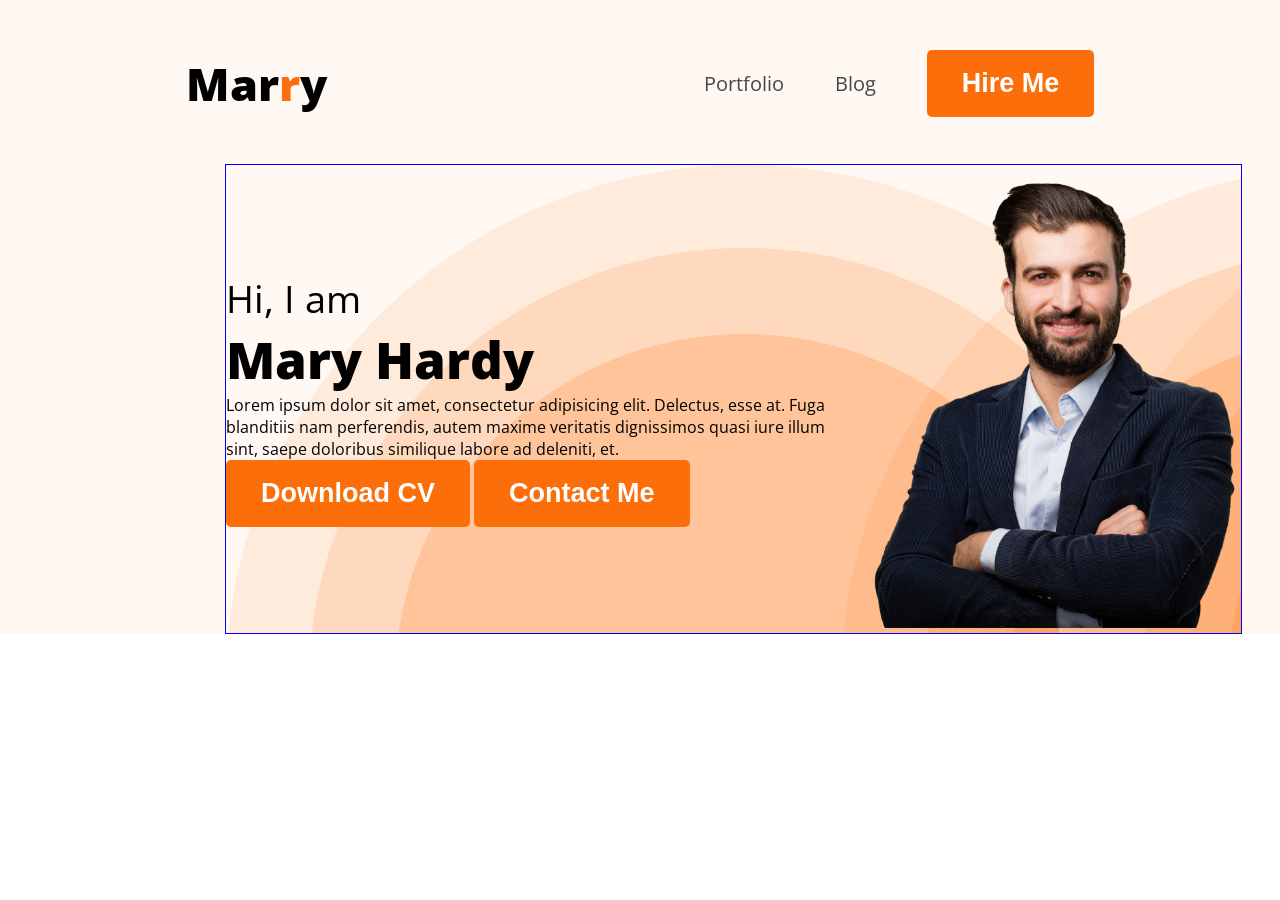
==== index.html @ b17094d9 "its a portfolio" ====
<!DOCTYPE html>
<html>

<head>
  <meta charset="UTF-8">
  <meta name="viewport" content="width=device-width, initial-scale=1">
  <link rel="preconnect" href="https://fonts.googleapis.com">
  <link rel="preconnect" href="https://fonts.gstatic.com" crossorigin>
  <link href="https://fonts.googleapis.com/css2?family=Open+Sans:ital,wght@0,300..800;1,300..800&display=swap"
    rel="stylesheet">

  <title>Shuvo Portfolio</title>

  <link rel="stylesheet" href="styles/portfolio.css">
</head>

<body class="font-open-sans">
  <header>
    <nav>
      <div class="logo">
        <h2>Mar<span class="orange-color">r</span>y</h2>
      </div>
      <ul class="menu">
        <li><a href="#">Portfolio</a></li>
        <li><a href="#">Blog</a></li>
        <li><button class="btn">Hire Me</button></li>
      </ul>
    </nav>

    <section id="banner">
      <div class="banner-content">
        <h2>Hi, I am</h2>
        <h1>Mary Hardy</h1>
        <p>Lorem ipsum dolor sit amet, consectetur adipisicing elit. Delectus, esse at. Fuga blanditiis nam perferendis,
          autem maxime veritatis dignissimos quasi iure illum sint, saepe doloribus similique labore ad deleniti, et.
        </p>
        <button class="btn">Download CV</button>
        <button class="btn">Contact Me</button>
      </div>
      <div class="banner-image">
        <img src="images/hardy.png" alt="">
      </div>
    </section>
  </header>

</body>

</html>
---- styles/portfolio.css ----
* {
  margin: 0;
  padding: 0;
  box-sizing: border-box;
}

body {
  max-width: 1600px;
}

/* shared style*/

.font-open-sans {
  font-family: "Open Sans", sans-serif;
  font-optical-sizing: auto;
}

.logo h2 {
  font-size: 45px;
  font-weight: 900;
}

.orange-color {
  color: #fc6E0A;
}

.btn {
  background-color: #fc6E0a;
  border: none;
  border-radius: 5px;
  padding: 18px 35px;
  color: #fff;
  font-size: 27px;
  font-weight: 800;
  cursor: pointer;
}

.btn:hover {
  background-color: #D83577;
  box-shadow: 0px 4px 8px #55454B5E;
}

/* main style*/

header {
  background-color: #fff8f3;
  padding-top: 50px;
}

nav {
  width: 71%;
  max-width: 1140px;
  /* border: 1px solid red; */
  margin: 0 auto;
  display: flex;
  justify-content: space-between;
  align-items: center;
}

nav .menu {
  display: flex;
  gap: 51px;
  list-style-type: none;
  align-items: center;

}

nav ul li a {
  text-decoration: none;
  font-size: 20px;
  color: #474747;
}

#banner {
  border: 1px solid blue;
  margin: 47px 38px 0px 225px;
  display: flex;
  justify-content: space-between;
  align-items: center;
  background-image: url(/images/header_bg.png);
}
.banner-content h2 {
  font-weight: 400;
  font-size: 38px;
}

.banner-content h1 {
  font-weight: 900;
  font-size: 51px;
}

.banner-image{
  background-image: url(/images/header_bg.png );
}
.banner-image img{
  width: 400px;
}
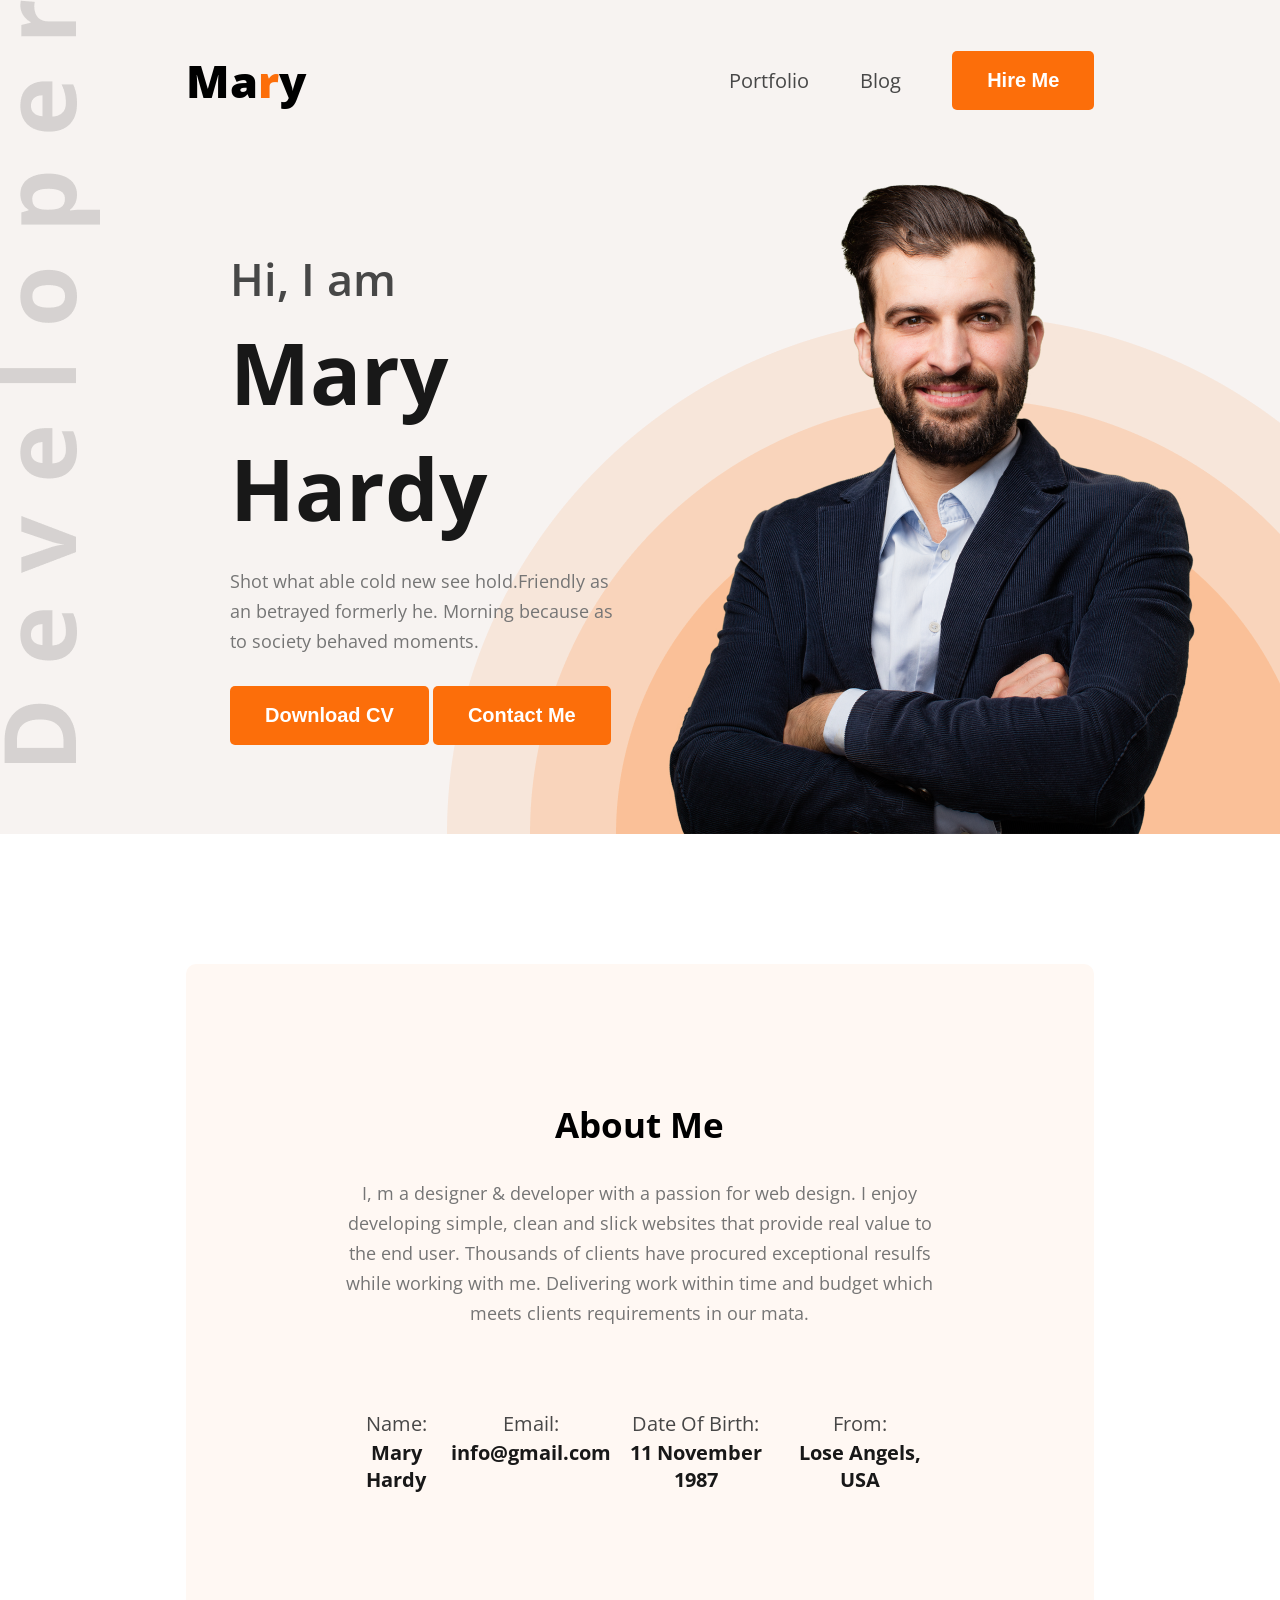
==== commit 29773f03: ":" ====
--- a/index.html
+++ b/index.html
@@ -18,7 +18,7 @@
   <header>
     <nav>
       <div class="logo">
-        <h2>Mar<span class="orange-color">r</span>y</h2>
+        <h2>Ma<span class="orange-color">r</span>y</h2>
       </div>
       <ul class="menu">
         <li><a href="#">Portfolio</a></li>
@@ -31,8 +31,8 @@
       <div class="banner-content">
         <h2>Hi, I am</h2>
         <h1>Mary Hardy</h1>
-        <p>Lorem ipsum dolor sit amet, consectetur adipisicing elit. Delectus, esse at. Fuga blanditiis nam perferendis,
-          autem maxime veritatis dignissimos quasi iure illum sint, saepe doloribus similique labore ad deleniti, et.
+        <p>Shot what able cold new see hold.Friendly as an betrayed formerly he. Morning because as to society behaved
+          moments.
         </p>
         <button class="btn">Download CV</button>
         <button class="btn">Contact Me</button>
@@ -43,6 +43,56 @@
     </section>
   </header>
 
+  <section id="about">
+    <div class="about-container">
+      <div class="section-heading">
+        <h3>About Me</h3>
+        <p>I, m a designer & developer with a passion for web design. I enjoy developing simple, clean and slick
+          websites
+          that provide real value to the end user. Thousands of clients have procured exceptional resulfs while working
+          with me. Delivering work within time and budget which meets clients requirements in our mata.</p>
+      </div>
+
+      <div class="about-info">
+        <div class="info-card">
+          <p>Name:</p>
+          <h3>Mary Hardy</h3>
+        </div>
+        <div class="info-card">
+          <p>Email:</p>
+          <h3>info@gmail.com</h3>
+        </div>
+        <div class="info-card">
+          <p>Date Of Birth:</p>
+          <h3>11 November 1987</h3>
+        </div>
+        <div class="info-card">
+          <p>From:</p>
+          <h3>Lose Angels, USA</h3>
+        </div>
+      </div>
+    </div>
+  </section>
+
+
+
+
+
+
+
+
+
+
+
+
+
+
+
+
+
+
+
+  
 </body>
 
 </html>
--- a/styles/portfolio.css
+++ b/styles/portfolio.css
@@ -6,6 +6,7 @@
 
 body {
   max-width: 1600px;
+  margin: 0 auto;
 }
 
 /* shared style*/
@@ -30,8 +31,8 @@
   border-radius: 5px;
   padding: 18px 35px;
   color: #fff;
-  font-size: 27px;
-  font-weight: 800;
+  font-size: 20px;
+  font-weight: bold;
   cursor: pointer;
 }
 
@@ -40,17 +41,39 @@
   box-shadow: 0px 4px 8px #55454B5E;
 }
 
-/* main style*/
+/*  ================ Sectiom Heading ================== */
+
+.section-heading {
+  max-width: 827px;
+  text-align: center;
+}
+
+.section-heading h3 {
+  font-size: 35px;
+  font-weight: bold;
+  margin-bottom: 30px;
+}
+
+.section-heading p {
+  font-size: 18px;
+  line-height: 30px;
+  color: #757575;
+  margin-bottom: 30px;
+}
+
+/* ==================== main style ====================*/
 
 header {
-  background-color: #fff8f3;
+  background-color: #f7f3f1;
   padding-top: 50px;
+  background-image: url("../images/developer.png"), url("../images/header_bg.png");
+  background-repeat: no-repeat;
+  background-position: top left, bottom right;
 }
 
 nav {
   width: 71%;
   max-width: 1140px;
-  /* border: 1px solid red; */
   margin: 0 auto;
   display: flex;
   justify-content: space-between;
@@ -62,7 +85,6 @@
   gap: 51px;
   list-style-type: none;
   align-items: center;
-
 }
 
 nav ul li a {
@@ -72,26 +94,81 @@
 }
 
 #banner {
-  border: 1px solid blue;
-  margin: 47px 38px 0px 225px;
+  /* border: 1px solid blue; */
+  margin: 47px 38px 0px 230px;
   display: flex;
   justify-content: space-between;
   align-items: center;
-  background-image: url(/images/header_bg.png);
-}
-.banner-content h2 {
-  font-weight: 400;
-  font-size: 38px;
 }
 
-.banner-content h1 {
-  font-weight: 900;
-  font-size: 51px;
+#banner .banner-content {
+  max-width: 585px;
 }
 
-.banner-image{
-  background-image: url(/images/header_bg.png );
+#banner .banner-content h2 {
+  font-weight: 600;
+  font-size: 45px;
+  color: #474747;
+  margin-bottom: 5px;
 }
-.banner-image img{
-  width: 400px;
-}+
+#banner .banner-content h1 {
+  font-weight: bold;
+  font-size: 85px;
+  margin-bottom: 20px;
+  color: #181818;
+}
+
+#banner .banner-content p {
+  font-size: 18px;
+  color: #757575;
+  line-height: 30px;
+  margin-bottom: 30px;
+}
+
+#banner .banner-image img {
+  max-width: 585px;
+  vertical-align: middle;
+  /* konokichu ke jodi mane kono img ke jdi evabe nicher dike ekbare lagate hoy tahole vertical align use hoy */
+  margin-right: 38px;
+}
+
+/*  ====================  another section =================== */
+
+
+#about {
+  padding-top: 130px;
+}
+
+#about .about-container {
+  width: 71%;
+  max-width: 1140px;
+  background-color: #FFF8F3;
+  margin: 0 auto;
+  border-radius: 10px;
+  padding: 137px 156px;
+  text-align: center;
+}
+
+#about .about-container .about-info {
+  display: flex;
+  justify-content: space-around;
+  padding-top: 51px;
+}
+
+.info-card p {
+  font-size: 20px;
+  color: #474747;
+  line-height: 30px;
+}
+
+.info-card h3 {
+  color: #181818;
+  font-size: 20px;
+  /* padding-top: 9px; */
+}
+
+
+
+/* ======================= Amother Section ========================= */
+
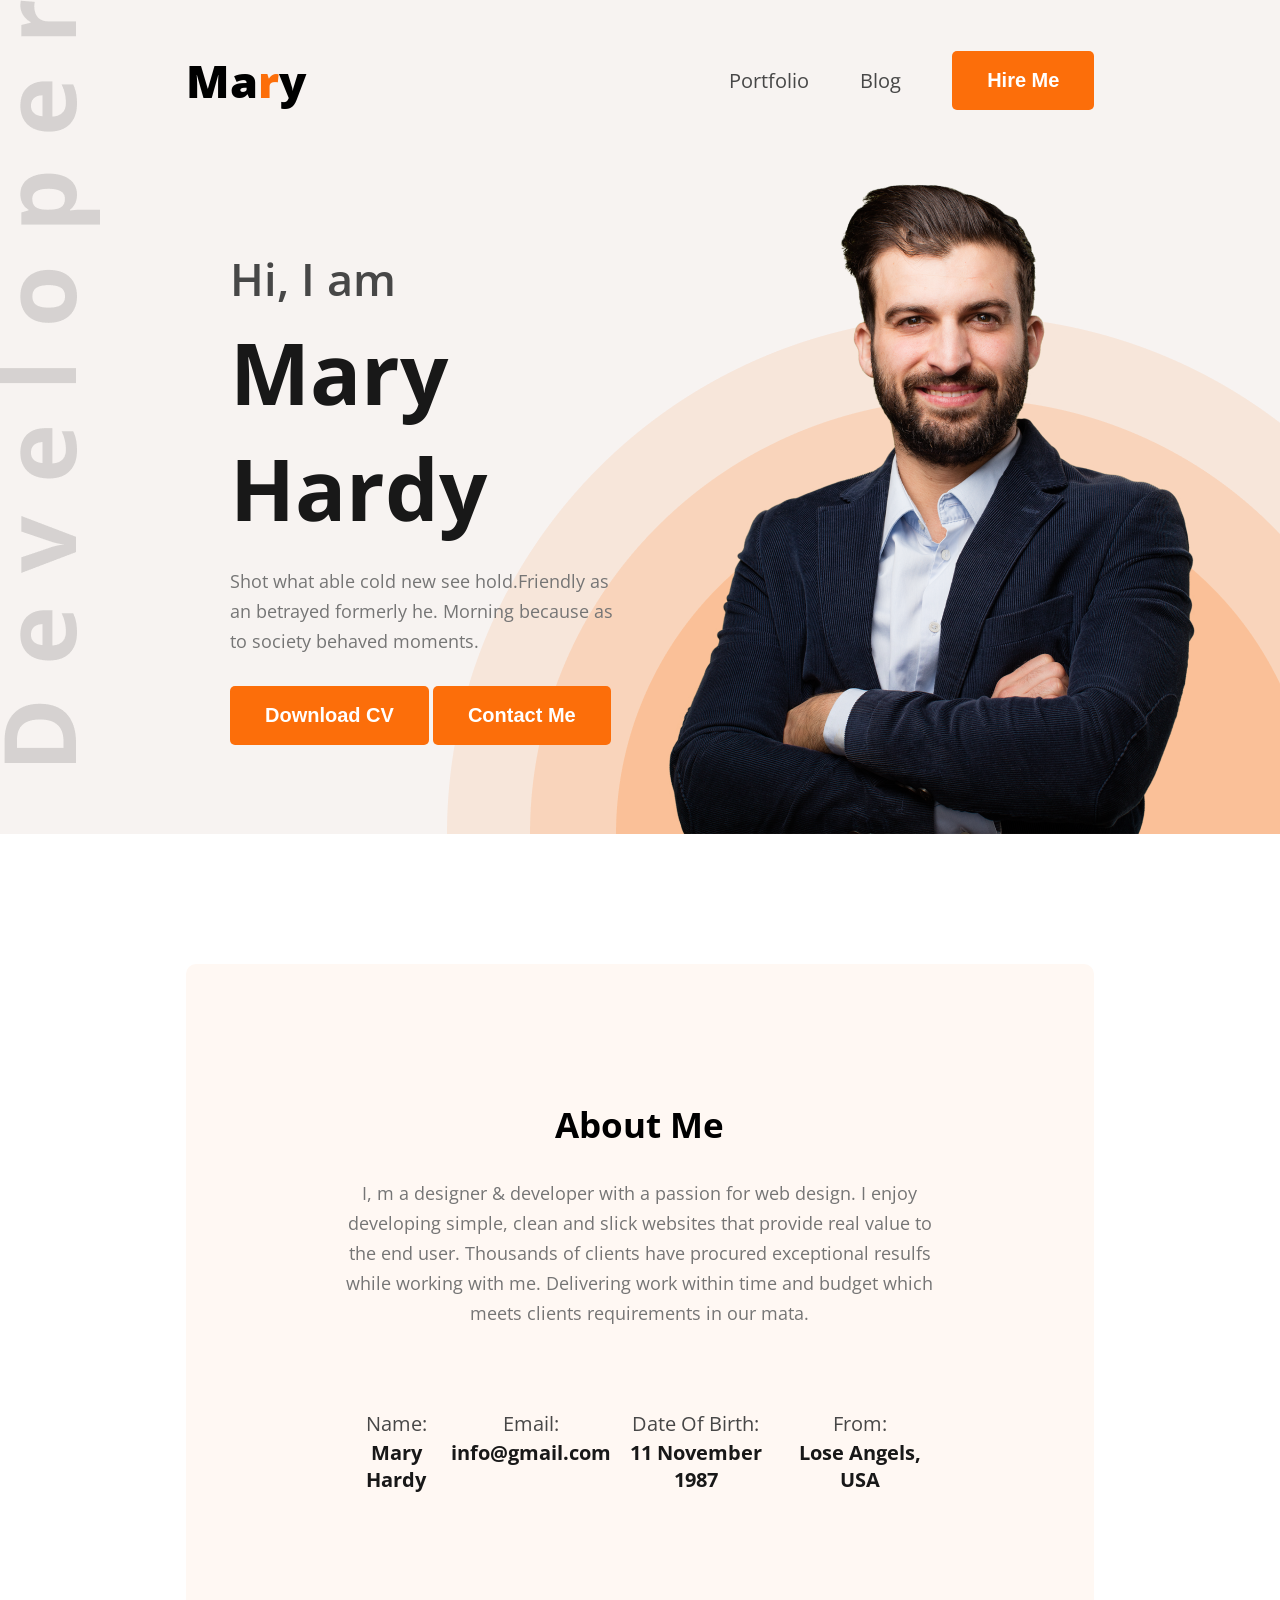
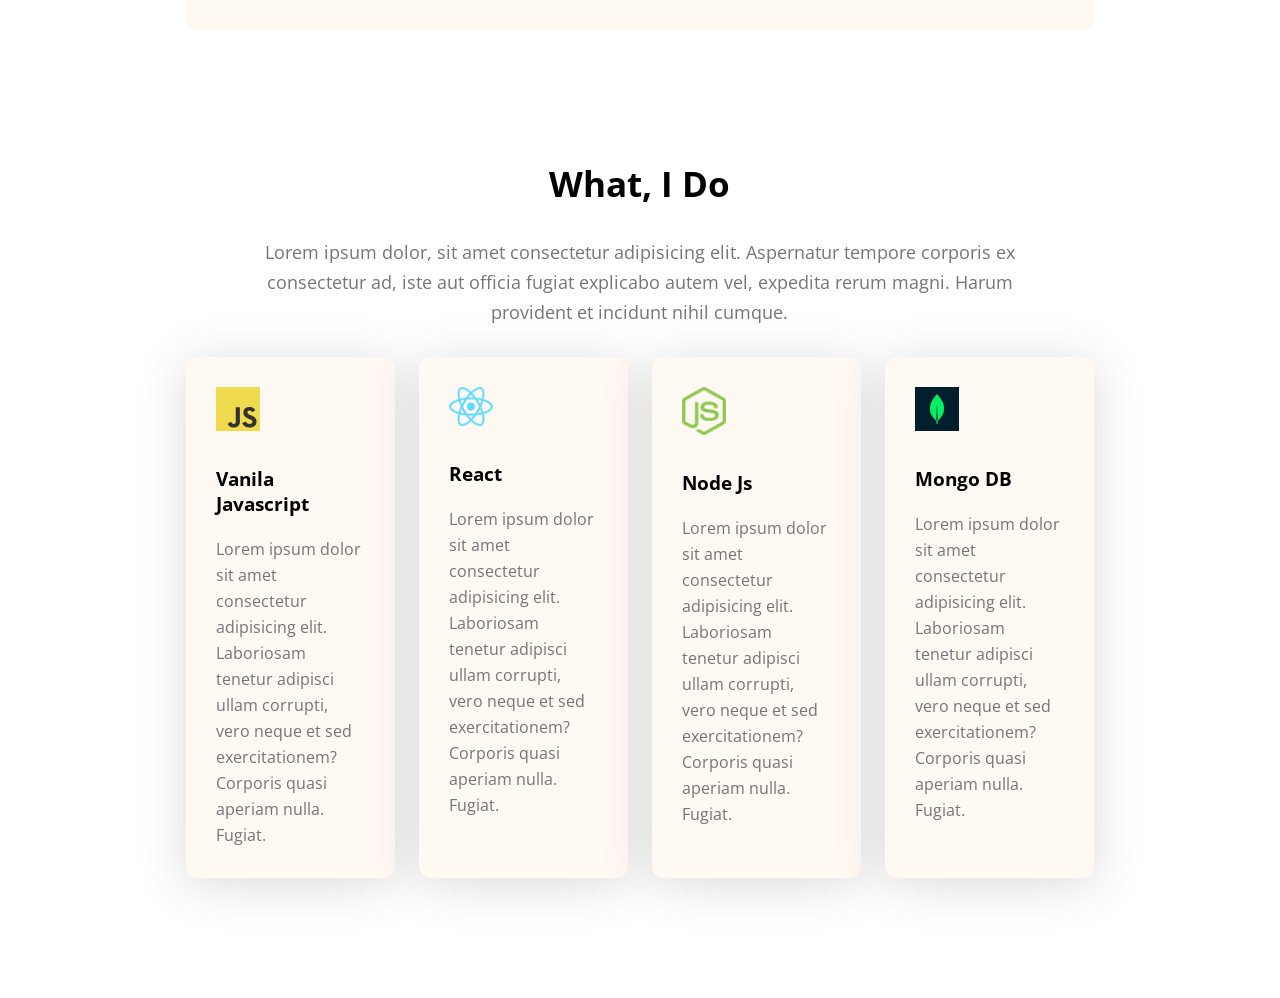
==== commit 6f308b0d: "about and skill add" ====
--- a/index.html
+++ b/index.html
@@ -74,6 +74,46 @@
     </div>
   </section>
 
+  <!-- ======= Skill Sectioon -->
+
+  <section id="skill">
+    <div class="skill-container">
+      <div class="section-heading">
+        <h3> What, I Do</h3>
+        <p>Lorem ipsum dolor, sit amet consectetur adipisicing elit. Aspernatur tempore corporis ex consectetur ad, iste
+          aut officia fugiat explicabo autem vel, expedita rerum magni. Harum provident et incidunt nihil cumque.</p>
+      </div>
+      <div class="skill-box"> 
+        
+          
+        <div class="skill-card">
+          <img src="/images/icons/js.png" alt="">
+          <h3>Vanila Javascript</h3>
+          <p>Lorem ipsum dolor sit amet consectetur adipisicing elit. Laboriosam tenetur adipisci ullam corrupti, vero
+            neque et sed exercitationem? Corporis quasi aperiam nulla. Fugiat.</p>
+        </div>
+        <div class="skill-card">
+          <img src="/images/icons/react.png" alt="">
+          <h3>React</h3>
+          <p>Lorem ipsum dolor sit amet consectetur adipisicing elit. Laboriosam tenetur adipisci ullam corrupti, vero
+            neque et sed exercitationem? Corporis quasi aperiam nulla. Fugiat.</p>
+        </div>
+        <div class="skill-card">
+          <img src="/images/icons/nodejs.png" alt="">
+          <h3>Node Js</h3>
+          <p>Lorem ipsum dolor sit amet consectetur adipisicing elit. Laboriosam tenetur adipisci ullam corrupti, vero
+            neque et sed exercitationem? Corporis quasi aperiam nulla. Fugiat.</p>
+        </div>
+        <div class="skill-card">
+          <img src="/images/icons/mongo.png" alt="">
+          <h3>Mongo DB</h3>
+          <p>Lorem ipsum dolor sit amet consectetur adipisicing elit. Laboriosam tenetur adipisci ullam corrupti, vero
+            neque et sed exercitationem? Corporis quasi aperiam nulla. Fugiat.</p>
+        </div>
+
+      </div>
+    </div>
+  </section>
 
 
 
@@ -92,7 +132,8 @@
 
 
 
-  
+
+
 </body>
 
 </html>
--- a/styles/portfolio.css
+++ b/styles/portfolio.css
@@ -46,6 +46,7 @@
 .section-heading {
   max-width: 827px;
   text-align: center;
+  margin: 0 auto;
 }
 
 .section-heading h3 {
@@ -172,3 +173,48 @@
 
 /* ======================= Amother Section ========================= */
 
+#skill {
+  padding-top: 130px;
+  padding-bottom: 120px;
+}
+
+#skill .skill-container {
+  width: 71%;
+  max-width: 1140px;
+  margin: 0 auto;
+
+}
+
+#skill .skill-box {
+  display: flex;
+  gap: 24px;
+  justify-content: space-between;
+}
+
+#skill .skill-box .skill-card {
+  max-width: 267px;
+  padding: 30px;
+  background-color: #FFF8F3;
+  border-radius: 12px;
+  box-shadow: 0px 6px 50px rgba(82, 75, 75, 0.2);
+}
+
+#skill .skill-box .skill-card:hover {
+  background-color: #ffffff;
+  scale: 1.1;
+}
+
+#skill .skill-box .skill-card img {
+  width: 44px;
+  margin-bottom: 30px;
+}
+
+#skill .skill-box .skill-card h3 {
+  margin-bottom: 20px;
+}
+
+#skill .skill-box .skill-card p {
+  font-size: 16px;
+  color: #757575;
+  line-height: 26px;
+}
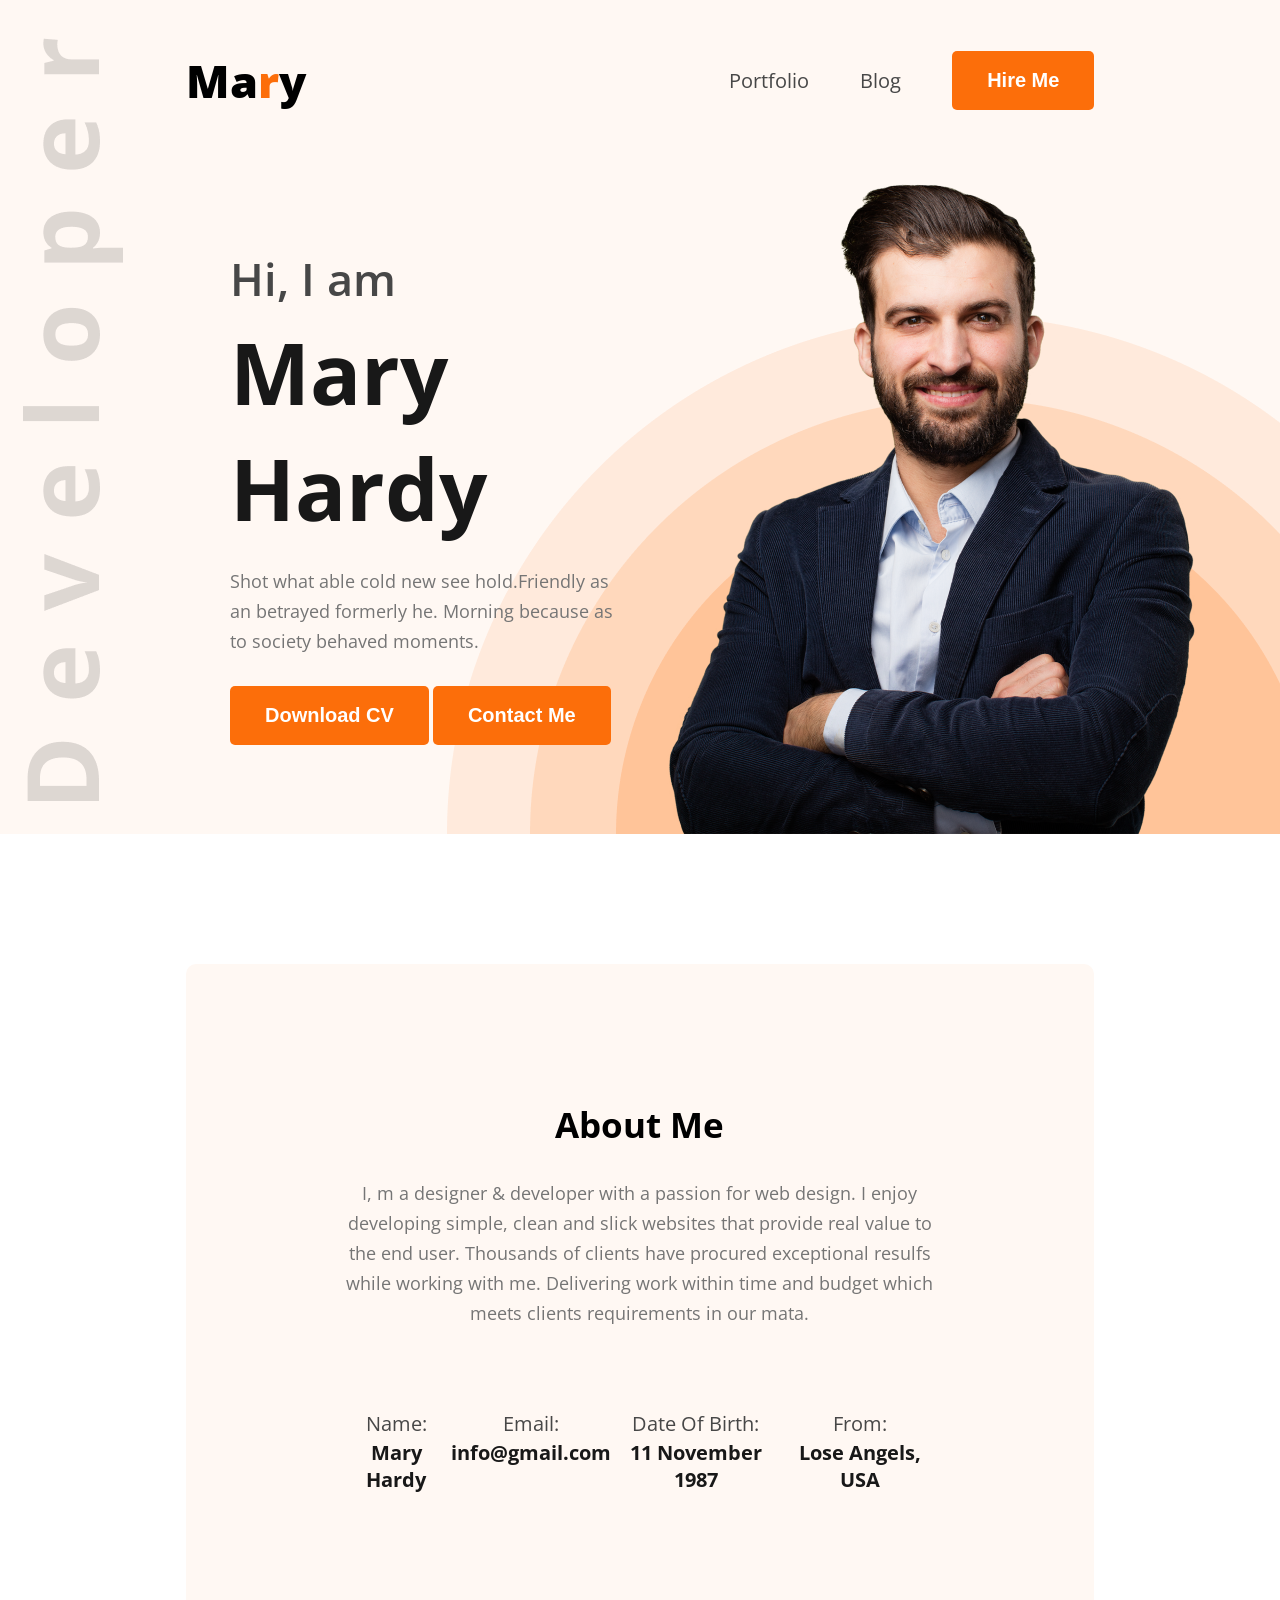
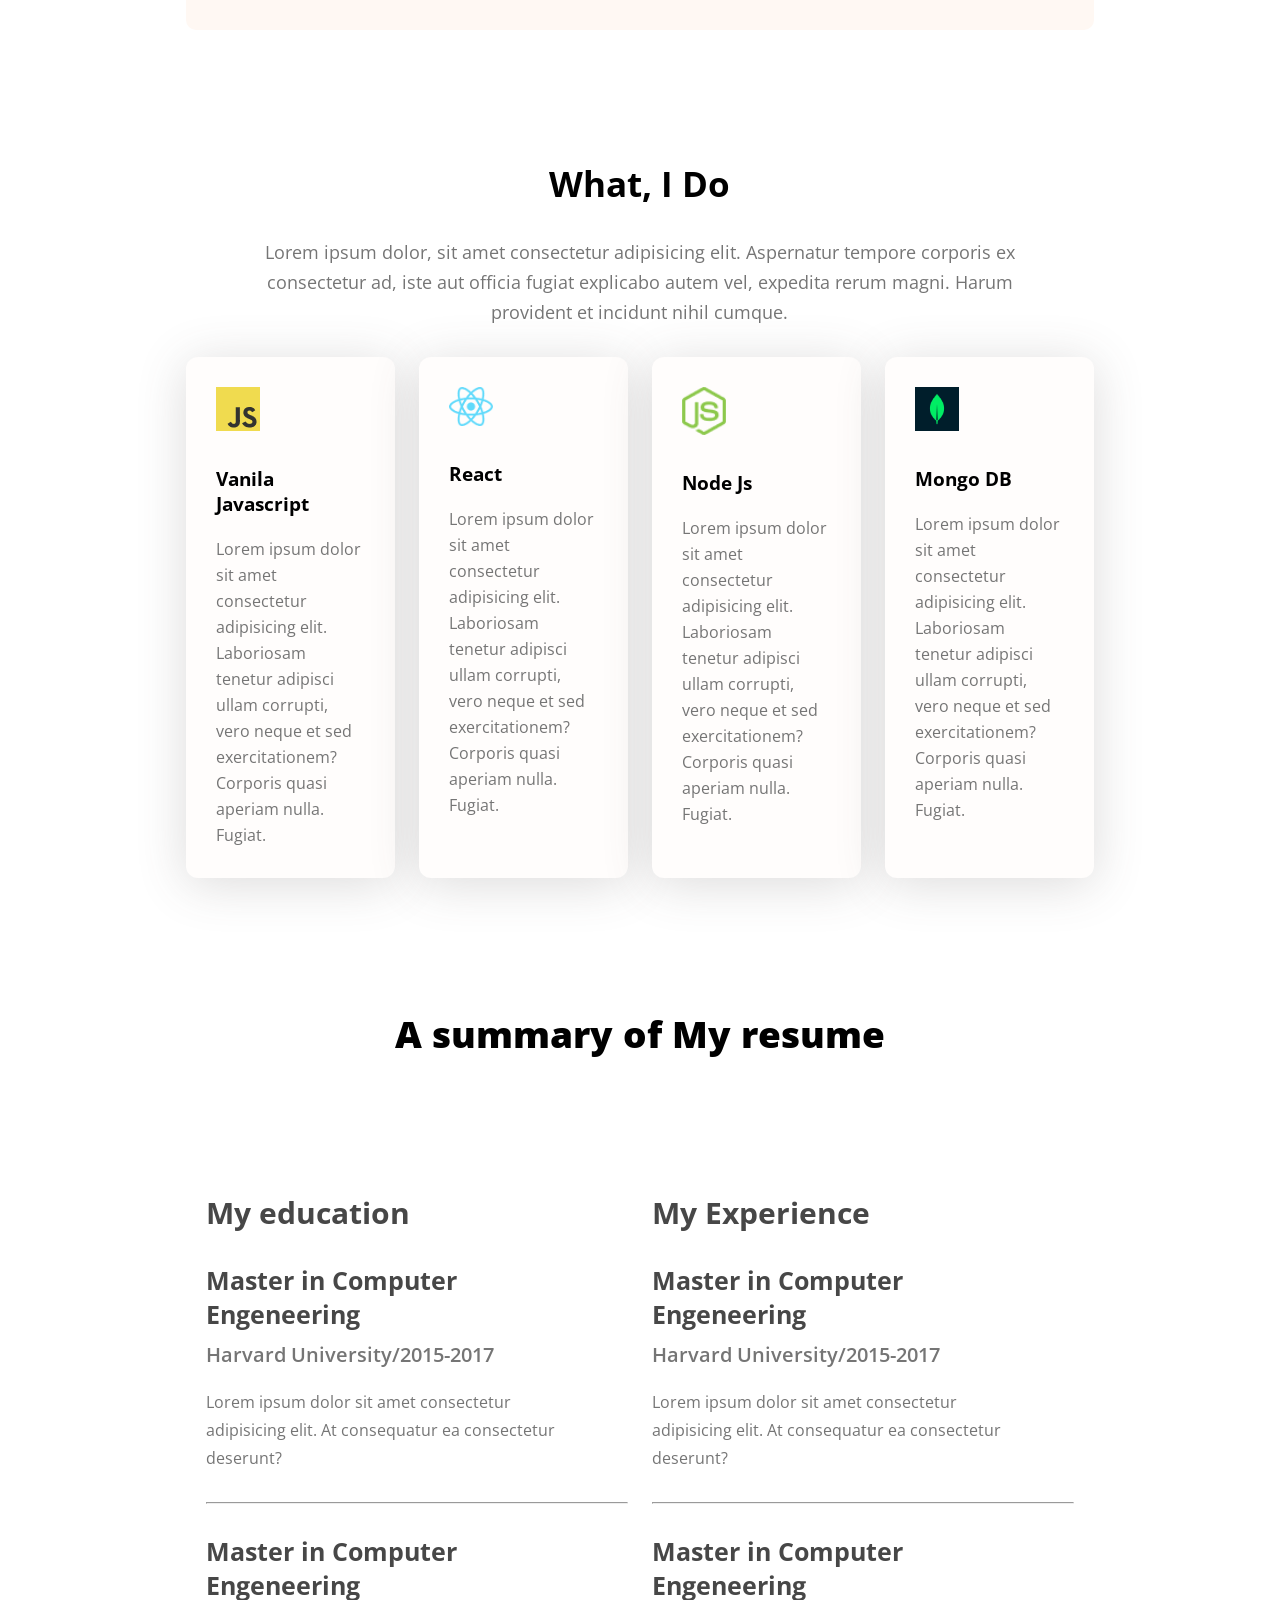
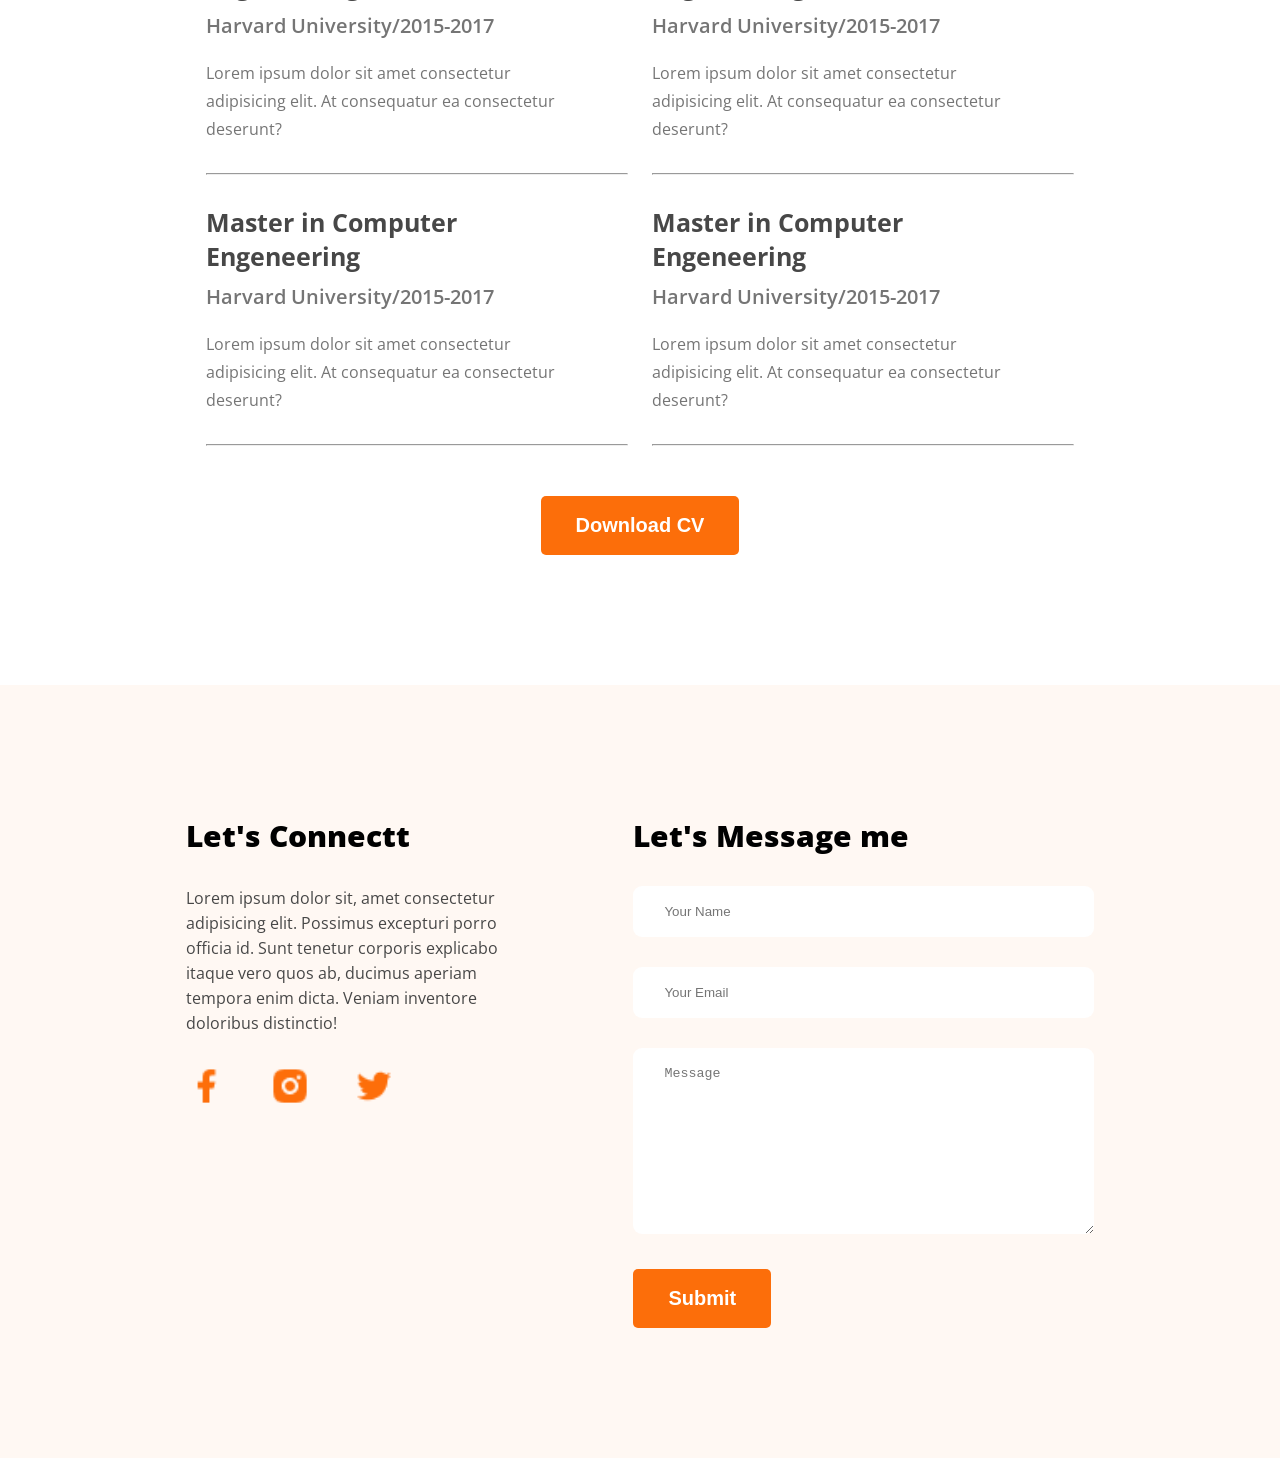
==== commit b2e3512b: "almost done" ====
--- a/index.html
+++ b/index.html
@@ -15,6 +15,8 @@
 </head>
 
 <body class="font-open-sans">
+
+  <!--=========== headeer varea  ==========-->
   <header>
     <nav>
       <div class="logo">
@@ -43,6 +45,7 @@
     </section>
   </header>
 
+  <!-- ================ Abour section ==============-->
   <section id="about">
     <div class="about-container">
       <div class="section-heading">
@@ -74,7 +77,7 @@
     </div>
   </section>
 
-  <!-- ======= Skill Sectioon -->
+  <!-- ======= Skill Sectioon ========= -->
 
   <section id="skill">
     <div class="skill-container">
@@ -83,9 +86,7 @@
         <p>Lorem ipsum dolor, sit amet consectetur adipisicing elit. Aspernatur tempore corporis ex consectetur ad, iste
           aut officia fugiat explicabo autem vel, expedita rerum magni. Harum provident et incidunt nihil cumque.</p>
       </div>
-      <div class="skill-box"> 
-        
-          
+      <div class="skill-box">
         <div class="skill-card">
           <img src="/images/icons/js.png" alt="">
           <h3>Vanila Javascript</h3>
@@ -115,7 +116,102 @@
     </div>
   </section>
 
-
+  <!-- ======== summany area -->
+  <section id="resume">
+    <div class="section-heading">
+      <h2>A summary of My resume</h2>
+    </div>
+
+    <div class="resume-container">
+
+      <div class="education">
+
+        <h2 class="section-title">My education</h2>
+
+        <div class="resume-card">
+          <h3 class="card-title">Master in Computer Engeneering</h3>
+          <h4 class="card-subtitle">Harvard University/2015-2017</h4>
+          <p class="card-text">Lorem ipsum dolor sit amet consectetur adipisicing elit. At consequatur ea consectetur
+            deserunt?</p>
+        </div>
+        <hr>
+        <div class="resume-card">
+          <h3 class="card-title">Master in Computer Engeneering</h3>
+          <h4 class="card-subtitle">Harvard University/2015-2017</h4>
+          <p class="card-text">Lorem ipsum dolor sit amet consectetur adipisicing elit. At consequatur ea consectetur
+            deserunt?</p>
+        </div>
+        <hr>
+        <div class="resume-card">
+          <h3 class="card-title">Master in Computer Engeneering</h3>
+          <h4 class="card-subtitle">Harvard University/2015-2017</h4>
+          <p class="card-text">Lorem ipsum dolor sit amet consectetur adipisicing elit. At consequatur ea consectetur
+            deserunt?</p>
+        </div>
+        <hr>
+
+      </div>
+
+      <div class="experience">
+        <h2 class="section-title">My Experience</h2>
+
+        <div class="resume-card">
+          <h3 class="card-title">Master in Computer Engeneering</h3>
+          <h4 class="card-subtitle">Harvard University/2015-2017</h4>
+          <p class="card-text">Lorem ipsum dolor sit amet consectetur adipisicing elit. At consequatur ea consectetur
+            deserunt?</p>
+        </div>
+        <hr>
+
+        <div class="resume-card">
+          <h3 class="card-title">Master in Computer Engeneering</h3>
+          <h4 class="card-subtitle">Harvard University/2015-2017</h4>
+          <p class="card-text">Lorem ipsum dolor sit amet consectetur adipisicing elit. At consequatur ea consectetur
+            deserunt?</p>
+        </div>
+        <hr>
+
+        <div class="resume-card">
+          <h3 class="card-title">Master in Computer Engeneering</h3>
+          <h4 class="card-subtitle">Harvard University/2015-2017</h4>
+          <p class="card-text">Lorem ipsum dolor sit amet consectetur adipisicing elit. At consequatur ea consectetur
+            deserunt?</p>
+        </div>
+        <hr>
+
+      </div>
+
+    </div>
+
+    <div class="text-center"><button class="btn">Download CV</button></div>
+  </section>
+
+  <footer>
+    <div id="footer-container">
+      <div class="social">
+        <h2>Let's Connectt</h2>
+        <p>Lorem ipsum dolor sit, amet consectetur adipisicing elit. Possimus excepturi porro officia id. Sunt tenetur
+          corporis explicabo itaque vero quos ab, ducimus aperiam tempora enim dicta. Veniam inventore doloribus
+          distinctio!</p>
+          
+          <div class="icons">
+            <a href=""><img src="images/icons/facebook.png" alt=""></a>
+            <a href=""><img src="images/icons/insta.png" alt=""></a>
+            <a href=""><img src="images/icons/twitter.png" alt=""></a>
+          </div>
+      </div>
+
+      <div >
+        <form action="">
+          <h2>Let's Message me</h2>
+          <input type="text" name="" id="" placeholder="Your Name">
+          <input type="text" name="" id="" placeholder="Your Email">
+          <textarea name="" id="" cols="30" rows="10" nonce="" placeholder="Message"></textarea>
+          <input type="submit" class="btn">
+        </form>
+      </div>
+    </div>
+  </footer>
 
 
 
--- a/styles/portfolio.css
+++ b/styles/portfolio.css
@@ -41,6 +41,10 @@
   box-shadow: 0px 4px 8px #55454B5E;
 }
 
+.text-center {
+  text-align: center;
+}
+
 /*  ================ Sectiom Heading ================== */
 
 .section-heading {
@@ -49,6 +53,11 @@
   margin: 0 auto;
 }
 
+.section-heading h2 {
+  font-size: 37px;
+  font-weight: 800;
+}
+
 .section-heading h3 {
   font-size: 35px;
   font-weight: bold;
@@ -67,9 +76,9 @@
 header {
   background-color: #f7f3f1;
   padding-top: 50px;
-  background-image: url("../images/developer.png"), url("../images/header_bg.png");
+  background: url("../images/developer.png"), url("../images/header_bg.png"), #fff8f3;
   background-repeat: no-repeat;
-  background-position: top left, bottom right;
+  background-position: 23px 38px  , bottom right;
 }
 
 nav {
@@ -137,7 +146,9 @@
 /*  ====================  another section =================== */
 
 
-#about {
+#about,
+#skill,
+#resume {
   padding-top: 130px;
 }
 
@@ -173,10 +184,7 @@
 
 /* ======================= Amother Section ========================= */
 
-#skill {
-  padding-top: 130px;
-  padding-bottom: 120px;
-}
+
 
 #skill .skill-container {
   width: 71%;
@@ -194,7 +202,7 @@
 #skill .skill-box .skill-card {
   max-width: 267px;
   padding: 30px;
-  background-color: #FFF8F3;
+  background-color: #fffdfc;
   border-radius: 12px;
   box-shadow: 0px 6px 50px rgba(82, 75, 75, 0.2);
 }
@@ -217,4 +225,112 @@
   font-size: 16px;
   color: #757575;
   line-height: 26px;
+}
+
+/* ========== new sectiom =============*/
+
+#resume .resume-container {
+  width: 71%;
+  max-width: 1140px;
+  margin: 113px auto 0;
+  display: flex;
+  gap: 24px;
+  padding: 20px;
+}
+
+#resume .resume-container .section-title {
+  font-size: 30px;
+  font-weight: bold;
+  margin-bottom: 30px;
+  color: #474747;
+}
+
+#resume .resume-container .resume-card {
+  max-width: 511px;
+  margin-right: 47px;
+}
+
+#resume .resume-container .resume-card .card-title {
+  color: #474747;
+  font-size: 25px;
+  font-weight: bold;
+  margin-bottom: 10px;
+}
+
+#resume .resume-container .resume-card .card-subtitle {
+  color: #757575;
+  font-size: 20px;
+  font-weight: 600;
+  margin-bottom: 20px;
+}
+
+#resume .resume-container .resume-card .card-text {
+  font-size: 16px;
+  line-height: 28px;
+  color: #757575;
+}
+
+#resume .resume-container hr {
+  margin: 30px 0px;
+}
+
+
+/* =================== Footer Area============================== */
+footer {
+  margin-top: 130px;
+  background-color: #FFF8F3;
+  padding: 130px 0;
+}
+
+#footer-container {
+  display: flex;
+  gap: 116px;
+  width: 71%;
+  max-width: 1140px;
+  margin: 0 auto;
+}
+
+#footer-container .social {
+  max-width: 500px;
+}
+
+#footer-container .social h2 {
+  font-size: 30px;
+  font-weight: 900;
+  margin-bottom: 30px;
+}
+
+#footer-container .social p {
+  color: #474747;
+  font-size: 16px;
+  line-height: 25px;
+  margin-bottom: 30px;
+}
+
+#footer-container .social .icons img {
+  width: 40px;
+  margin-right: 40px;
+
+}
+
+#footer-container form h2 {
+  font-size: 30px;
+  font-weight: 900;
+  margin-bottom: 30px;
+}
+
+#footer-container form input[type="text"],
+#footer-container form textarea {
+  width: 461px;
+  padding: 18px 31px;
+  border: none;
+  border-radius: 9px;
+  margin-bottom: 30px;
+  color: #757575;
+}
+#footer-container form input[type="text"]:hover,
+#footer-container form textarea:hover{
+  background-color: #fff6f0;
+  box-shadow: 2px 4px 12px rgba(70, 52, 52, 0.216);
+  outline: 1px solid transparent;
 }
